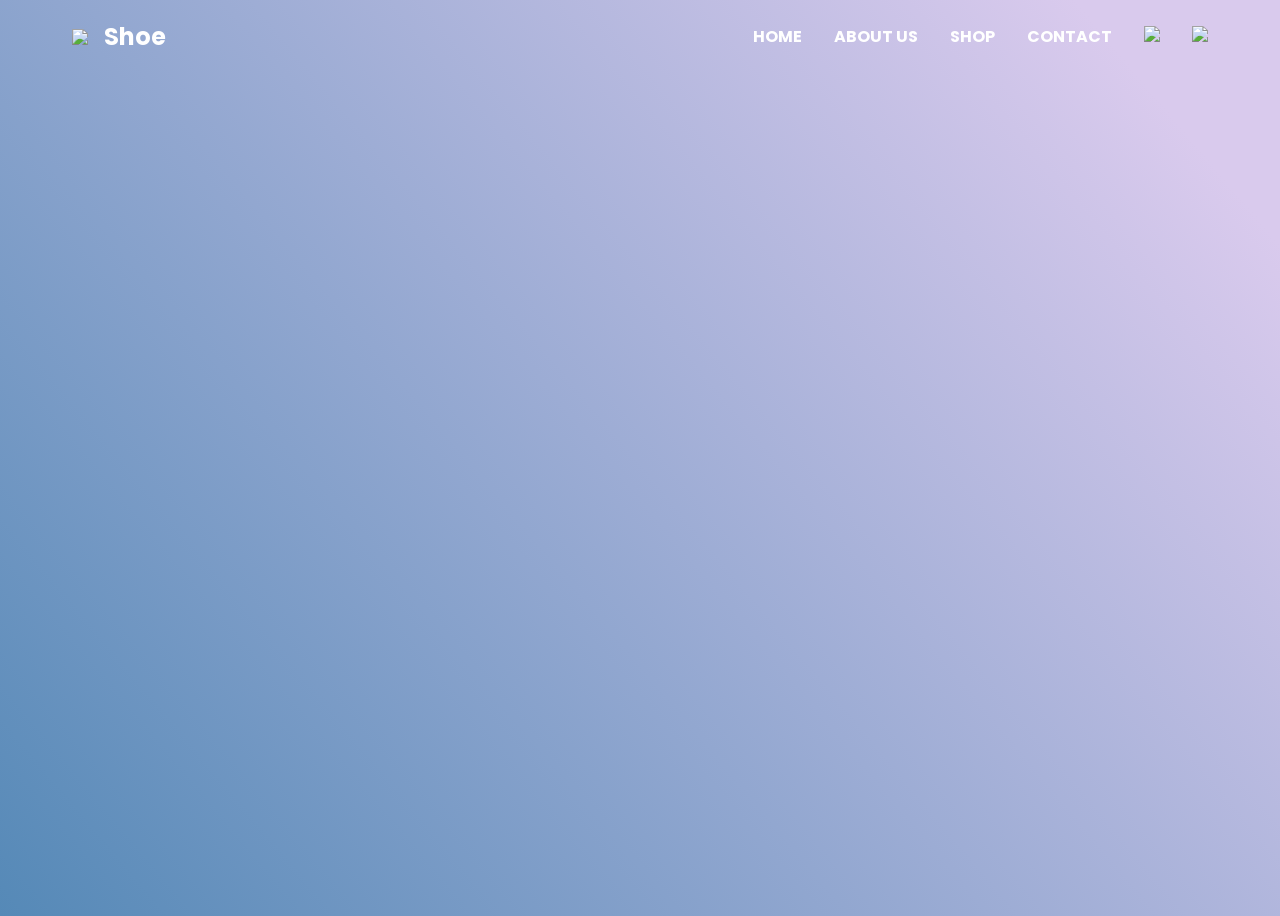
==== HTML & CSS/Sito Web Nike/index.html @ 12af5b04 "Prima commit con esempio HTML & CSS per sito Nike" ====
<!DOCTYPE html>
<html lang="en">

<head>
    <meta charset="UTF-8">
    <meta name="viewport" content="width=device-width, initial-scale=1.0">
    <title>Sito di Scarpe</title>

    <link rel="stylesheet" href="styles.css">
</head>

<body>

    <header>
        <a href="#" id="logo">
            <img src="https://img.icons8.com/?size=100&id=gzOW688lvRyC&format=png&color=FFFFFF" width="24px">

            Shoe
        </a>

        <nav>
            <ul>
                <li>
                    <a href="#">home</a>
                </li>
                <li>
                    <a href="#">about us</a>
                </li>
                <li>
                    <a href="#">shop</a>
                </li>
                <li>
                    <a href="#">contact</a>
                </li>
                <li>
                    <a href="#">
                        <img src="https://img.icons8.com/?size=100&id=elSdeHsB03U3&format=png&color=FFFFFF" width="18">
                    </a>
                </li>
                <li>
                    <a href="#">
                        <img src="https://img.icons8.com/?size=100&id=Vfx42bq0G2lJ&format=png&color=FFFFFF" width="18">
                    </a>
                </li>
            </ul>
        </nav>
    </header>

</body>

</html>
---- HTML & CSS/Sito Web Nike/styles.css ----
@import url('https://fonts.googleapis.com/css2?family=Fraunces:ital,opsz,wght@0,9..144,100..900;1,9..144,100..900&family=Montserrat:ital,wght@0,100..900;1,100..900&family=Noto+Serif:ital,wght@0,100..900;1,100..900&family=Poppins:ital,wght@0,100;0,200;0,300;0,400;0,500;0,600;0,700;0,800;0,900;1,100;1,200;1,300;1,400;1,500;1,600;1,700;1,800;1,900&display=swap');

:root {
    --bg: #5589b7;
    --bg2: #d9caed;

    --text: #fff;
}

body {
    height: 100vh;

    background: #5589B7;
    background: linear-gradient(50deg, rgba(85, 137, 183, 1) 0%, rgba(217, 202, 237, 1) 90%);

    font-family: "Poppins";
}

#logo {
    display: flex;
    align-items: center;
    gap: 8px;
    color: var(--text);
    text-decoration: none;

    font-size: 24px;
    font-weight: bold;

    transition: all .4s;
}

#logo:hover {
    transform: scale(115%) rotateZ('45deg');
}

header {
    display: flex;
    /* Flex-Direction di default è sempre a row */
    flex-direction: row;

    justify-content: space-between;
    padding-inline: 64px;
    /* 
        in alternativa:
        padding: 0 64px;
    */
}

header nav ul {
    list-style-type: none;

    display: flex;
    gap: 32px;
}

header nav ul li a {
    color: var(--text);
    text-decoration: none;

    text-transform: uppercase;
    font-weight: bold;
}

header nav ul li {
    transition: all .2s;
}

header nav ul li:hover {
    transform: translateY(-3px);
}
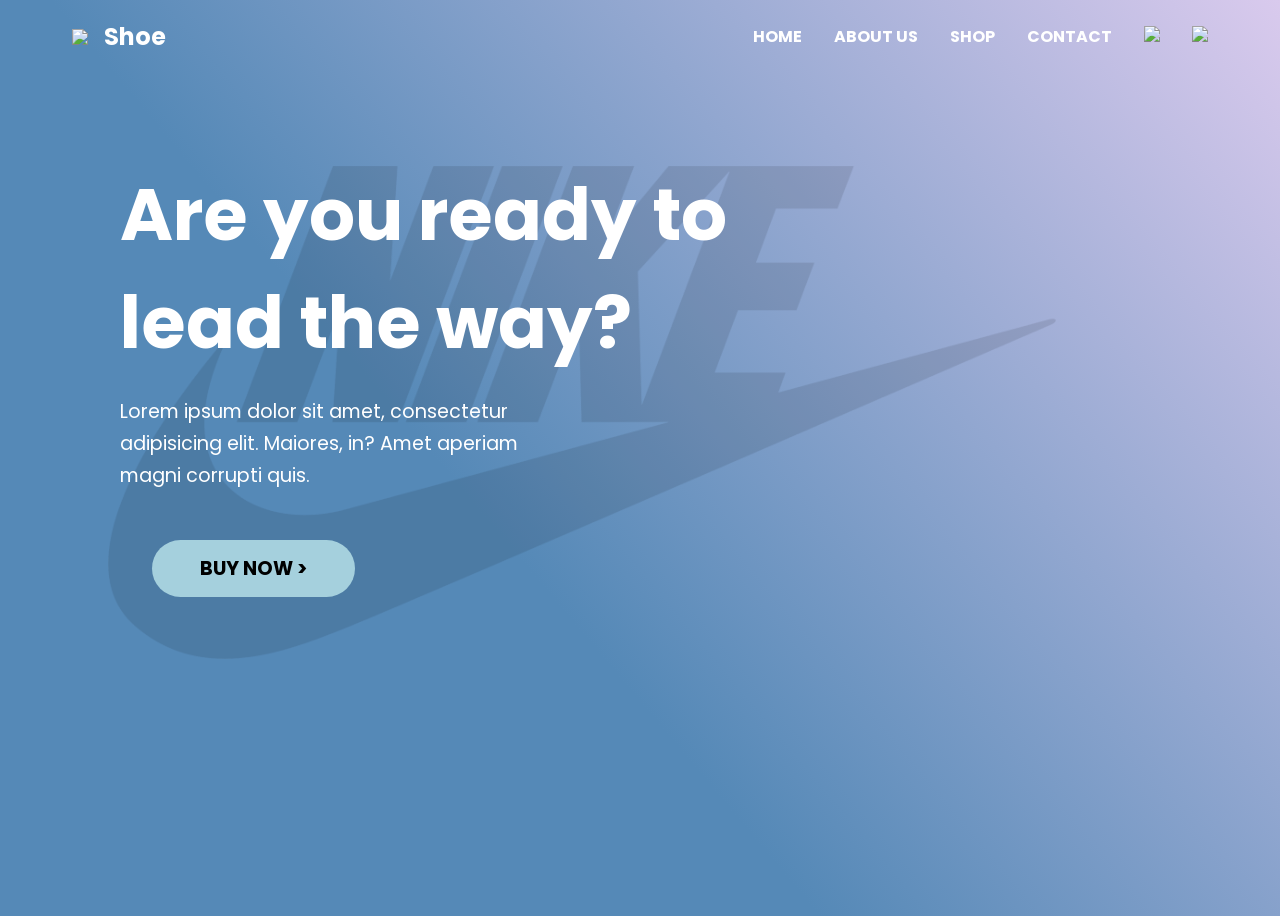
==== commit 8e82db83: "Sito web Nike: hero section con titolo, paragrafo, bottone custom. Effetto di hover su un'unica clas" ====
--- a/HTML & CSS/Sito Web Nike/index.html
+++ b/HTML & CSS/Sito Web Nike/index.html
@@ -20,24 +20,24 @@
 
         <nav>
             <ul>
-                <li>
+                <li class="hoverEffect">
                     <a href="#">home</a>
                 </li>
-                <li>
+                <li class="hoverEffect">
                     <a href="#">about us</a>
                 </li>
-                <li>
+                <li class="hoverEffect">
                     <a href="#">shop</a>
                 </li>
-                <li>
+                <li class="hoverEffect">
                     <a href="#">contact</a>
                 </li>
-                <li>
+                <li class="hoverEffect">
                     <a href="#">
                         <img src="https://img.icons8.com/?size=100&id=elSdeHsB03U3&format=png&color=FFFFFF" width="18">
                     </a>
                 </li>
-                <li>
+                <li class="hoverEffect">
                     <a href="#">
                         <img src="https://img.icons8.com/?size=100&id=Vfx42bq0G2lJ&format=png&color=FFFFFF" width="18">
                     </a>
@@ -46,6 +46,40 @@
         </nav>
     </header>
 
+
+    <main>
+
+        <section class="hero">
+            <div class="text">
+                <h1>
+                    Are you ready to lead the way?
+                </h1>
+
+                <p>
+                    Lorem ipsum dolor sit amet, consectetur adipisicing elit. Maiores, in? Amet aperiam magni corrupti
+                    quis.
+                </p>
+
+                <a href="#" class="hoverEffect">BUY NOW ></a>
+            </div>
+
+            <div class="shoe-container">
+                
+            </div>
+
+            <img src="./src/logos/nike.png" id="logo-nike">
+        </section>
+
+    </main>
+
+
+    <!-- 
+    <footer>
+
+    </footer> 
+    -->
+
+
 </body>
 
 </html>
--- a/HTML & CSS/Sito Web Nike/styles.css
+++ b/HTML & CSS/Sito Web Nike/styles.css
@@ -1,20 +1,53 @@
 @import url('https://fonts.googleapis.com/css2?family=Fraunces:ital,opsz,wght@0,9..144,100..900;1,9..144,100..900&family=Montserrat:ital,wght@0,100..900;1,100..900&family=Noto+Serif:ital,wght@0,100..900;1,100..900&family=Poppins:ital,wght@0,100;0,200;0,300;0,400;0,500;0,600;0,700;0,800;0,900;1,100;1,200;1,300;1,400;1,500;1,600;1,700;1,800;1,900&display=swap');
+
+/* 
+    Utilities
+*/
 
 :root {
     --bg: #5589b7;
     --bg2: #d9caed;
+    --accent: #a5d0dd;
 
     --text: #fff;
 }
+
+h1 {
+    margin: 0;
+}
+
+.hoverEffect {
+    transition: all .2s;
+}
+
+.hoverEffect:hover {
+    transform: translateY(-3px);
+}
+
+/* 
+header nav ul li {
+    transition: all .2s;
+}
+
+header nav ul li:hover {
+    transform: translateY(-3px);
+} 
+*/
 
 body {
     height: 100vh;
 
     background: #5589B7;
-    background: linear-gradient(50deg, rgba(85, 137, 183, 1) 0%, rgba(217, 202, 237, 1) 90%);
+    background: linear-gradient(50deg,
+            rgba(85, 137, 183, 1) 40%,
+            rgba(217, 202, 237, 1) 100%);
 
     font-family: "Poppins";
 }
+
+/* 
+    Header
+*/
 
 #logo {
     display: flex;
@@ -30,7 +63,7 @@
 }
 
 #logo:hover {
-    transform: scale(115%) rotateZ('45deg');
+    transform: scale(110%) rotateZ(-5deg);
 }
 
 header {
@@ -61,10 +94,65 @@
     font-weight: bold;
 }
 
-header nav ul li {
-    transition: all .2s;
+/* 
+    Hero
+*/
+
+.hero {
+    color: var(--text);
+
+    padding: 96px 112px;
+
+    position: relative;
 }
 
-header nav ul li:hover {
-    transform: translateY(-3px);
+.hero .text {
+    z-index: 2;
+
+    /* 
+        position: block NON è 
+        compatibile con lo z-index.
+        Allora imposto un'altra position.
+    */
+    position: relative;
+}
+
+.hero .text h1 {
+    width: 650px;
+    font-size: 4.5rem;
+}
+
+.hero .text p {
+    width: 400px;
+    font-size: 1.2rem;
+
+    line-height: 2rem;
+}
+
+.hero .text a {
+    color: black;
+    text-decoration: none;
+    background-color: var(--accent);
+
+    font-size: 1.2rem;
+    font-weight: bold;
+
+    padding: 14px 48px;
+    border-radius: 32px;
+
+    display: block;
+    width: fit-content;
+    margin: 48px 32px;
+}
+
+#logo-nike {
+    position: absolute;
+
+    top: 100px;
+    left: 100px;
+
+    width: 75%;
+    opacity: 0.1;
+
+    z-index: 1;
 }
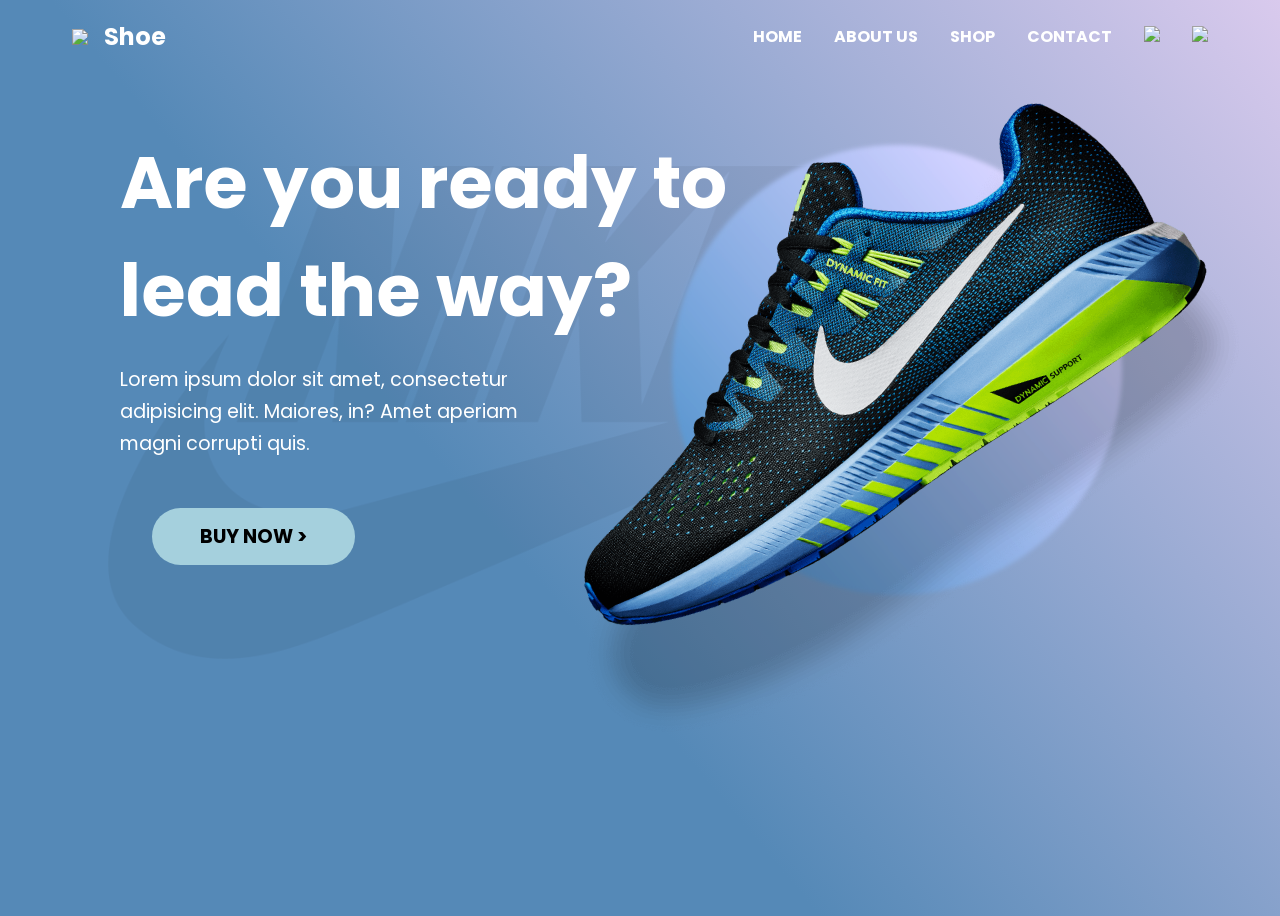
==== commit fa41e079: "Completata immagine della scarpa della hero" ====
--- a/HTML & CSS/Sito Web Nike/index.html
+++ b/HTML & CSS/Sito Web Nike/index.html
@@ -64,7 +64,9 @@
             </div>
 
             <div class="shoe-container">
-                
+                <div></div>
+
+                <img src="./src/imgs/shoe.png">
             </div>
 
             <img src="./src/logos/nike.png" id="logo-nike">
--- a/HTML & CSS/Sito Web Nike/styles.css
+++ b/HTML & CSS/Sito Web Nike/styles.css
@@ -36,6 +36,8 @@
 
 body {
     height: 100vh;
+    overflow-y: hidden;    
+    overflow-x: hidden;
 
     background: #5589B7;
     background: linear-gradient(50deg,
@@ -100,10 +102,11 @@
 
 .hero {
     color: var(--text);
-
-    padding: 96px 112px;
-
+    padding: 64px 112px;
     position: relative;
+
+    display: flex; 
+    justify-content: space-between;
 }
 
 .hero .text {
@@ -152,7 +155,46 @@
     left: 100px;
 
     width: 75%;
-    opacity: 0.1;
+    opacity: 0.05;
 
     z-index: 1;
+}
+
+/* 
+    Shoe Container
+*/
+
+.shoe-container {
+    position: absolute;
+    top: 0;
+    right: 0;
+}
+
+.shoe-container div {
+    background-color: var(--accent);
+
+    width: 450px;
+    height: 450px;
+    border-radius: 100%;
+
+    position: absolute;
+    left: 150px;
+    top: 80px;
+
+    filter: contrast(1.2) blur(2px) brightness(1.05);
+
+    background: #5589B7;
+    background: linear-gradient(50deg,
+            rgba(85, 137, 183, 1) 10%,
+            rgba(217, 202, 237, 1) 100%);
+
+    z-index: 2;
+}
+
+.shoe-container img {
+    width: 750px;
+    position: relative;
+    transform: rotateZ(10deg);
+
+    z-index: 3;
 }
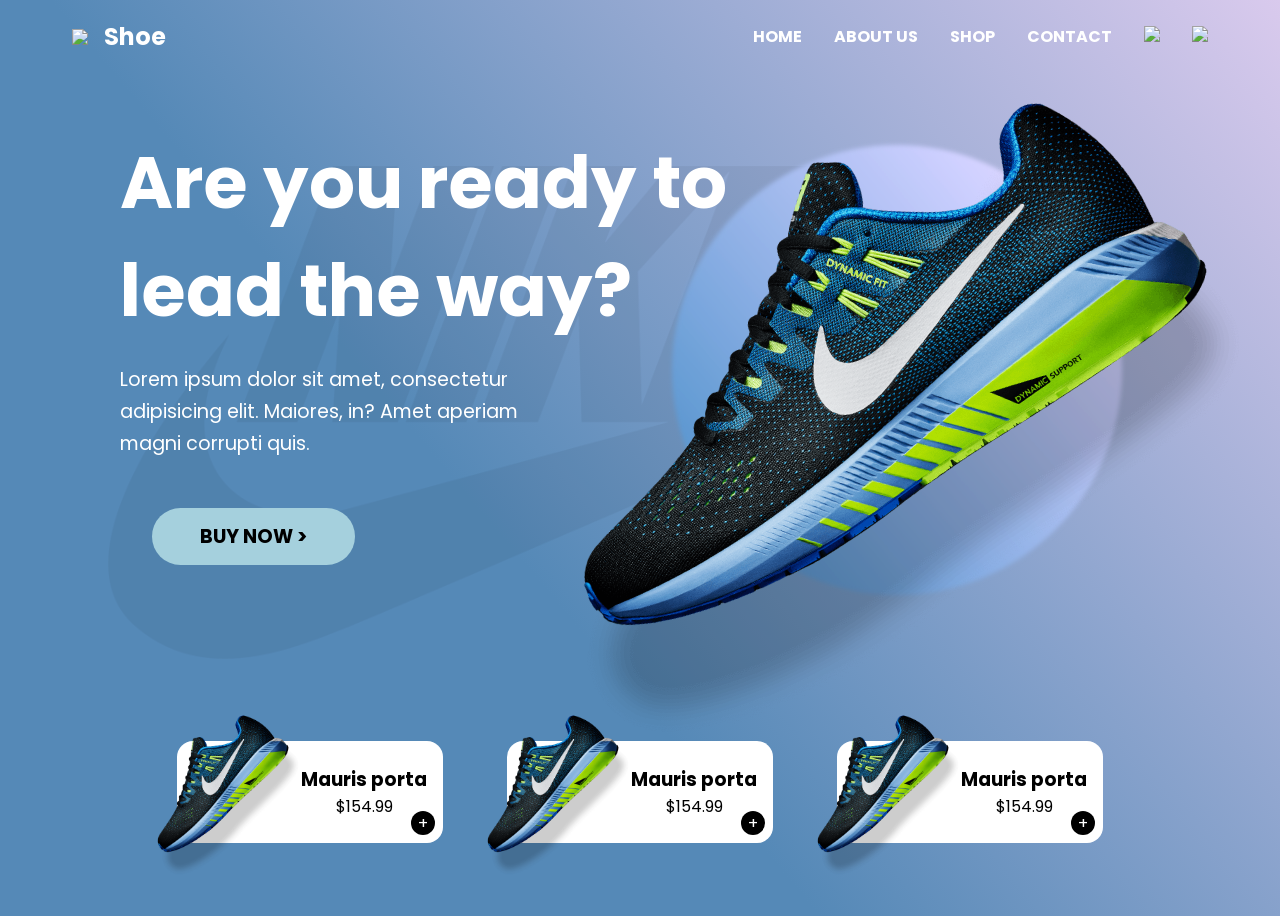
==== commit a0dac83d: "Completamento del Sito Web Nike con creazione della sezione delle cards in fondo alla pagina" ====
--- a/HTML & CSS/Sito Web Nike/index.html
+++ b/HTML & CSS/Sito Web Nike/index.html
@@ -72,6 +72,49 @@
             <img src="./src/logos/nike.png" id="logo-nike">
         </section>
 
+        <section class="cards">
+
+            <div class="card">
+                <img src="./src/imgs/shoe.png">
+
+                <div>
+                    <h3>Mauris porta</h3>
+                    <span>$154.99</span>
+                </div>
+
+                <span class="circle">
+                    +
+                </span>
+            </div>
+
+            <div class="card">
+                <img src="./src/imgs/shoe.png">
+
+                <div>
+                    <h3>Mauris porta</h3>
+                    <span>$154.99</span>
+                </div>
+
+                <span class="circle">
+                    +
+                </span>
+            </div>
+
+            <div class="card">
+                <img src="./src/imgs/shoe.png">
+
+                <div>
+                    <h3>Mauris porta</h3>
+                    <span>$154.99</span>
+                </div>
+
+                <span class="circle">
+                    +
+                </span>
+            </div>
+
+        </section>
+
     </main>
 
 
--- a/HTML & CSS/Sito Web Nike/styles.css
+++ b/HTML & CSS/Sito Web Nike/styles.css
@@ -36,7 +36,6 @@
 
 body {
     height: 100vh;
-    overflow-y: hidden;    
     overflow-x: hidden;
 
     background: #5589B7;
@@ -197,4 +196,70 @@
     transform: rotateZ(10deg);
 
     z-index: 3;
+}
+
+/* 
+    Cards Section
+*/
+
+.cards {
+    margin-top: 64px;
+    display: flex;
+    flex-direction: row;
+    justify-content: center;
+    gap: 64px;
+}
+
+.card {
+    background-color: white;
+    border-radius: 16px;
+
+    position: relative;
+    width: 250px;
+
+    display: flex;
+    justify-content: end;
+    padding: 24px 16px 24px 0;
+
+    transition: all .2s;
+}
+
+.card img {
+    width: 175px;
+
+    position: absolute;
+    left: -40px;
+    top: -30px;
+}
+
+.card div {
+    width: fit-content;
+    text-align: center;
+}
+
+.card div h3 {
+    margin: 0;
+}
+
+.circle {
+    background-color: black;
+    color: white;
+
+    border-radius: 100%;
+    width: 24px;
+    height: 24px;
+    
+    font-size: 1rem;
+
+    display: flex;
+    justify-content: center;
+    align-items: center;
+
+    position: absolute;
+    bottom: 8px;
+    right: 8px;
+}
+
+.card:hover {
+    transform: translateY(-3deg);
 }
